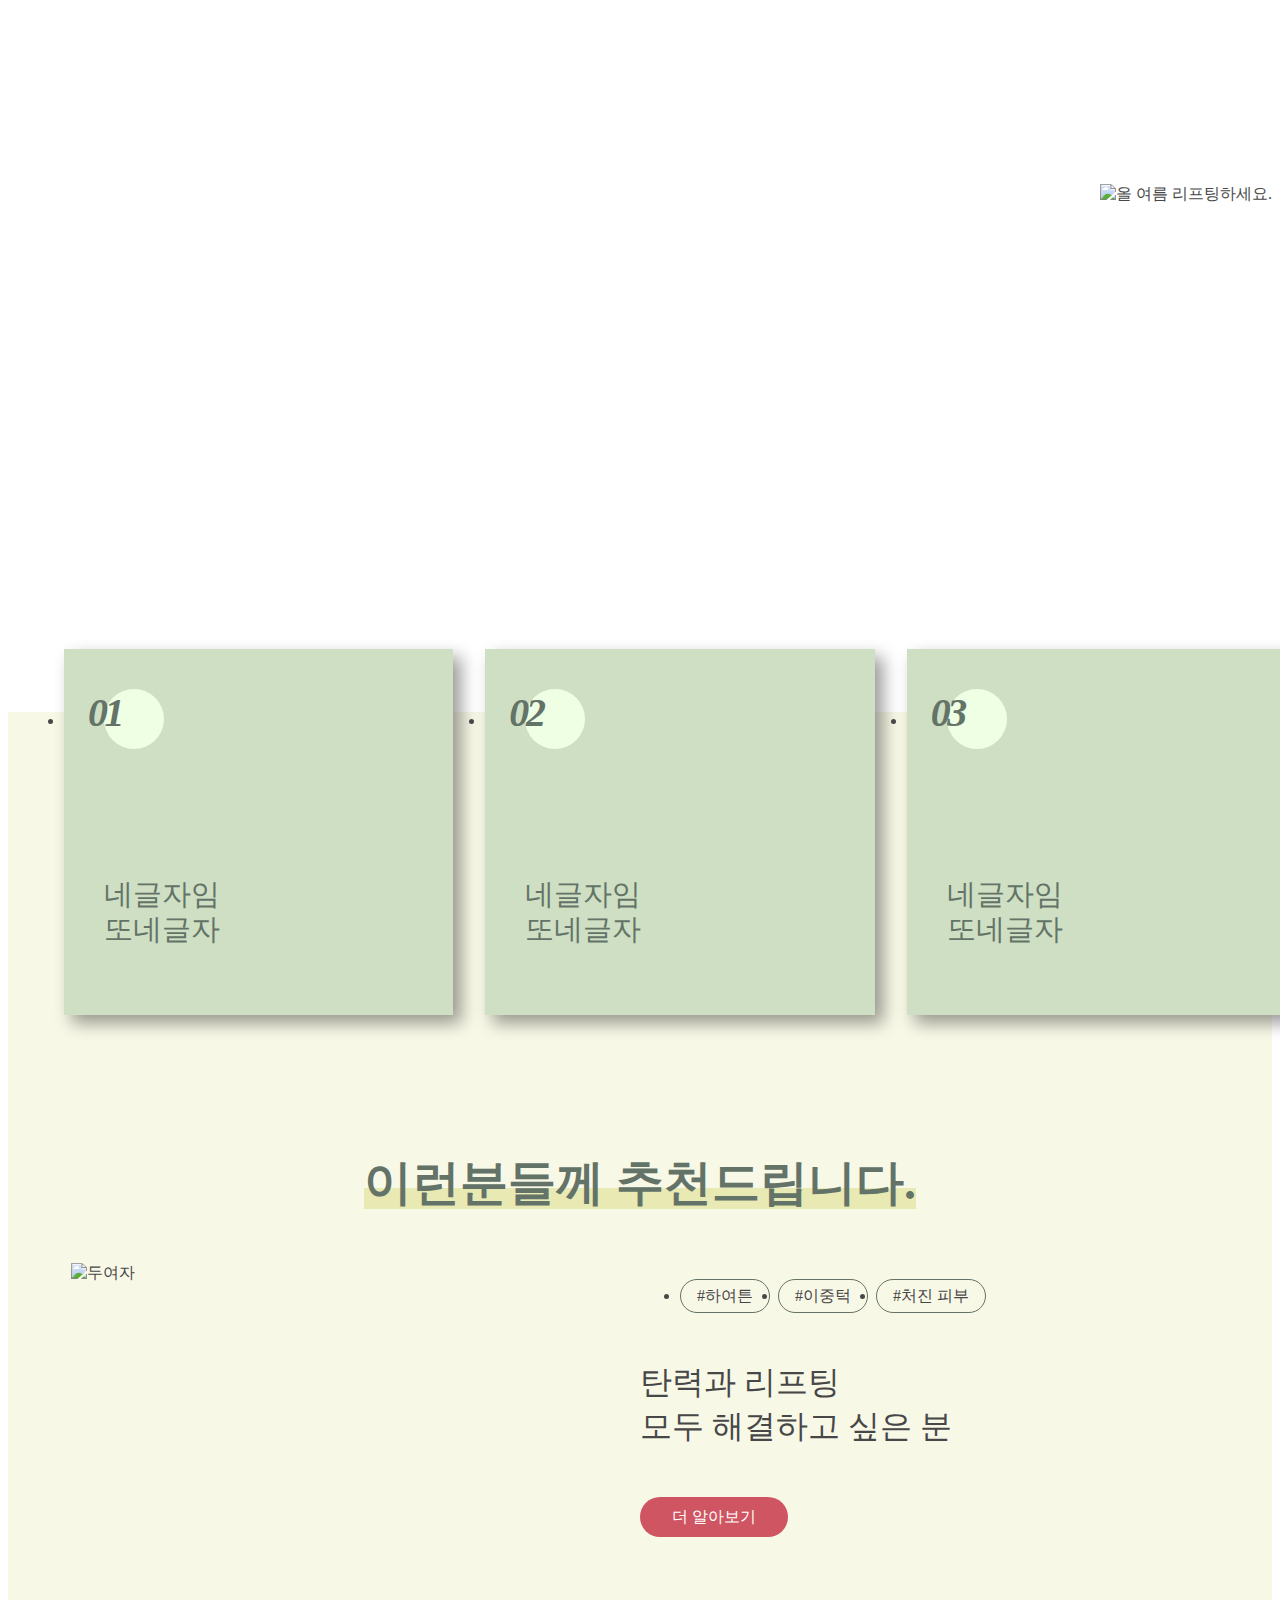
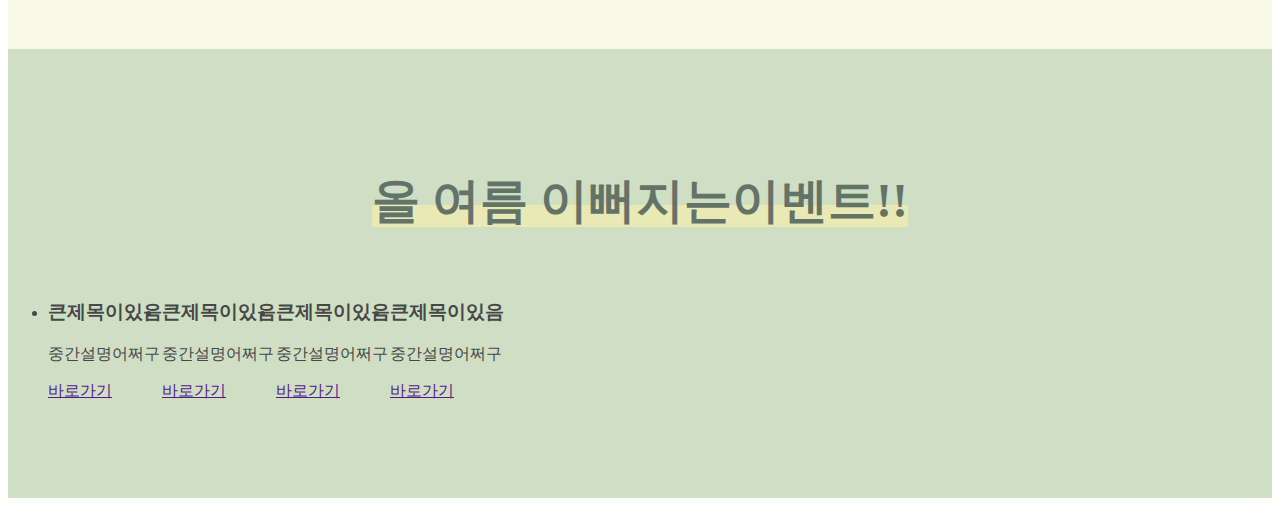
==== index.html @ 430bba8c "세번째 섹션 미완성" ====
<!DOCTYPE html>
<html lang="en">
<head>
    <meta charset="UTF-8">
    <meta name="viewport" content="width=device-width, initial-scale=1.0">
    <title>Document</title>
    <link href="https://cdn.jsdelivr.net/npm/reset-css@5.0.2/reset.min.css" rel="stylesheet">
    <link rel="stylesheet" href="./css/style.css">
</head>
<body>
   <div class="wrap">
        <section id="mainBanner">
            <div class="container">
                <img src="./img/title.png" alt="올 여름 리프팅하세요.">
            </div>            
        </section>
        <section id="introduce">
            <div class="container">                               
                <ul class="description">
                    <li class="face">
                        <p>
                            네글자임<br>
                            또네글자
                        </p>
                    </li>
                    <li class="box1">
                        <p>
                            네글자임<br>
                            또네글자
                        </p>
                    </li>
                    <li class="box2">
                        <p>
                            네글자임<br>
                            또네글자
                        </p>
                    </li>
                </ul>
                <div class="d-flex w-100 flex-wrap" id="md">
                    <h2 class="w-100">
                        <strong>
                            <span>이런분들께 <span>추천</span>드립니다.</span>
                        </strong>
                    </h2>
                    <div class="girls"><img src="./img/twowoman.png" class="w-100" alt="두여자"></div>
                    <div class="explain">
                        <ul class="d-flex">
                            <li>#하여튼</li>
                            <li>#이중턱</li>
                            <li>#처진 피부</li>
                        </ul>
                        <p> <span>탄력</span>과 <span>리프팅</span><br> 
                            모두 해결하고 싶은 분
                        </p>
                        <a href="">더 알아보기</a>
                    </div>
                </div>
            </div>
        </section>
        <section id="thumb">
            <div class="container">
                <h2 class="w-100">
                    <strong>
                        <span>올 여름 <span>이뻐지는</span>이벤트!!</span>
                    </strong>
                </h2>
                <ul class="d-flex flex-wrap w-100">
                    <!-- li.thumb$*4>h3{큰제목이있음}+p{중간설명어쩌구}+a{바로가기} -->
                    <li class="thumb1">
                        <h3>큰제목이있음</h3>
                        <p>중간설명어쩌구</p>
                        <a href="">바로가기</a>
                    </li>
                    <li class="thumb2">
                        <h3>큰제목이있음</h3>
                        <p>중간설명어쩌구</p>
                        <a href="">바로가기</a>
                    </li>
                    <li class="thumb3">
                        <h3>큰제목이있음</h3>
                        <p>중간설명어쩌구</p>
                        <a href="">바로가기</a>
                    </li>
                    <li class="thumb4">
                        <h3>큰제목이있음</h3>
                        <p>중간설명어쩌구</p>
                        <a href="">바로가기</a>
                    </li>
                </ul>
            </div>
        </section>
        <section id="sec4"></section>
   </div> 
</body>
</html>
---- css/style.css ----
@font-face {
    font-family: 'GL';
    font-weight: 300;
    font-style: normal;
    src: url('https://cdn.jsdelivr.net/gh/webfontworld/gmarket/GmarketSansLight.eot');
    src: url('https://cdn.jsdelivr.net/gh/webfontworld/gmarket/GmarketSansLight.eot?#iefix') format('embedded-opentype'),
         url('https://cdn.jsdelivr.net/gh/webfontworld/gmarket/GmarketSansLight.woff2') format('woff2'),
         url('https://cdn.jsdelivr.net/gh/webfontworld/gmarket/GmarketSansLight.woff') format('woff'),
         url('https://cdn.jsdelivr.net/gh/webfontworld/gmarket/GmarketSansLight.ttf') format("truetype");
    font-display: swap;
} 
@font-face {
    font-family: 'GM';
    font-weight: 500;
    font-style: normal;
    src: url('https://cdn.jsdelivr.net/gh/webfontworld/gmarket/GmarketSansMedium.eot');
    src: url('https://cdn.jsdelivr.net/gh/webfontworld/gmarket/GmarketSansMedium.eot?#iefix') format('embedded-opentype'),
         url('https://cdn.jsdelivr.net/gh/webfontworld/gmarket/GmarketSansMedium.woff2') format('woff2'),
         url('https://cdn.jsdelivr.net/gh/webfontworld/gmarket/GmarketSansMedium.woff') format('woff'),
         url('https://cdn.jsdelivr.net/gh/webfontworld/gmarket/GmarketSansMedium.ttf') format("truetype");
    font-display: swap;
} 
@font-face {
    font-family: 'GB';
    font-weight: 700;
    font-style: normal;
    src: url('https://cdn.jsdelivr.net/gh/webfontworld/gmarket/GmarketSansBold.eot');
    src: url('https://cdn.jsdelivr.net/gh/webfontworld/gmarket/GmarketSansBold.eot?#iefix') format('embedded-opentype'),
         url('https://cdn.jsdelivr.net/gh/webfontworld/gmarket/GmarketSansBold.woff2') format('woff2'),
         url('https://cdn.jsdelivr.net/gh/webfontworld/gmarket/GmarketSansBold.woff') format('woff'),
         url('https://cdn.jsdelivr.net/gh/webfontworld/gmarket/GmarketSansBold.ttf') format("truetype");
    font-display: swap;
} 
@import url('https://fonts.googleapis.com/css2?family=Abril+Fatface&display=swap');

:root{
    --colorGreen : #cedfc3;
    --colorDGreen : #647367;
    --colorBg : #f8f8e7;
    --colorGBg : #d6e3ca;
    --colorBtn : #ce5561;
}
body{
    font-family: 'GM';
    color: #474747;
}

.container{
    max-width:1280px;
    margin: 0 auto;
}
.d-flex{ display: flex !important;}
.flex-wrap{ flex-wrap: wrap !important;}
.jcb{ justify-content: space-between !important;}
.jcc{ justify-content: center !important;}
.aic{ align-items: center !important;}
.w-100{ width: 100% !important;}

#mainBanner{
    background: url(../img/bg.jpg) no-repeat ;
    background-size: cover;
    height:55vw; /*반응형처리완료 : 화면너비를 100vw로 계산해서 */
}
#mainBanner img{
    max-height:475px;
    height: 50%;
}

#mainBanner .container{
    display: flex;
    height: 100%;
    flex-direction: column;
    justify-content: center;
    align-items: flex-end;
}

#introduce{
    background-color: var(--colorBg);

}
#introduce .container{

}

.description{
    display:inline-flex;   
    margin-top: -5rem;
    width:100%;
    margin-bottom: 6rem;
}
.description li{
    background-color: var(--colorGreen);
    flex-grow: 1; /* 나머지 영역만큼 맞춰줄께*/
    margin: 0  1rem;
    padding: 1rem;
    background-repeat: no-repeat;
    background-size: auto 50%;
    border:1.5rem solid var(--colorGreen);
    box-shadow: 8px 8px 16px rgba(0,0,0,0.4);
}
.description li p{
    color:var(--colorDGreen);
    margin-top: 8rem;
    font-family: 'GM';
    font-size: 1.8em;
    line-height: 1.2;
}
.description .face{
    background-image: url(../img/face.png); 
    background-position: top right;    
}
.description .box1{
    background-image: url(../img/box2.png); 
    background-position: top right;   
}
.description .box2{
    background-image: url(../img/box3.png); 
    background-position: top right;     
}
.description li:before{
   background-color: #efffe4;
   display: block;
   width:1.5em;
   height:1.5em;
   border-radius: 50%;
   letter-spacing: -0.085em;
   text-indent: -1rem;
   color:var(--colorDGreen);
   font-family: 'Abril Fatface', cursive;
   font-weight: bold;
   font-style: italic;
   font-size: 2.5em; /* em 현재 사이즈에서 계산 */
}
.description .face:before{
    content: "01";
}
.description .box1:before{
    content: "02";
}
.description .box2:before{
    content: "03";
}

#md{
    padding-bottom: 7rem;
}
#md h2, 
#thumb h2{
    font-size: 3rem;
    text-align: center;
    margin-bottom: 3rem;
    color: var(--colorDGreen);
}
#md h2 strong,
#thumb h2 strong{
    position: relative;
}
#md h2 strong > span,
#thumb h2 strong > span{
    position: relative;
}
#md h2 strong:before,
#thumb h2 strong:before{
    content: "";
    position: absolute;
    left:0;
    right:0;
    bottom:0;
    height: 40%;
    background-color: #e9e9b4;
}
#md .explain li{
    border: 1px solid var(--colorDGreen);
    padding:0 1rem;
    line-height: 2;
    border-radius: 2rem;
    margin: 0  0.5rem 0  0;
}
#md .explain p{
    margin: 3rem 0;
    font-size: 2em;
}
#md .explain a{
    display: inline-block; 
    color:white;
    background-color: var(--colorBtn);
    font-size: 1rem;
    line-height: 2.5;
    padding: 0 2rem;
    border-radius: 3rem;
    text-decoration: none;    
}
#md .girls{
    max-width:512px;
    width:40%;
    margin: 0 5%;
}
#thumb{
    background-color: var(--colorGreen);
    padding: 5rem 0;
}
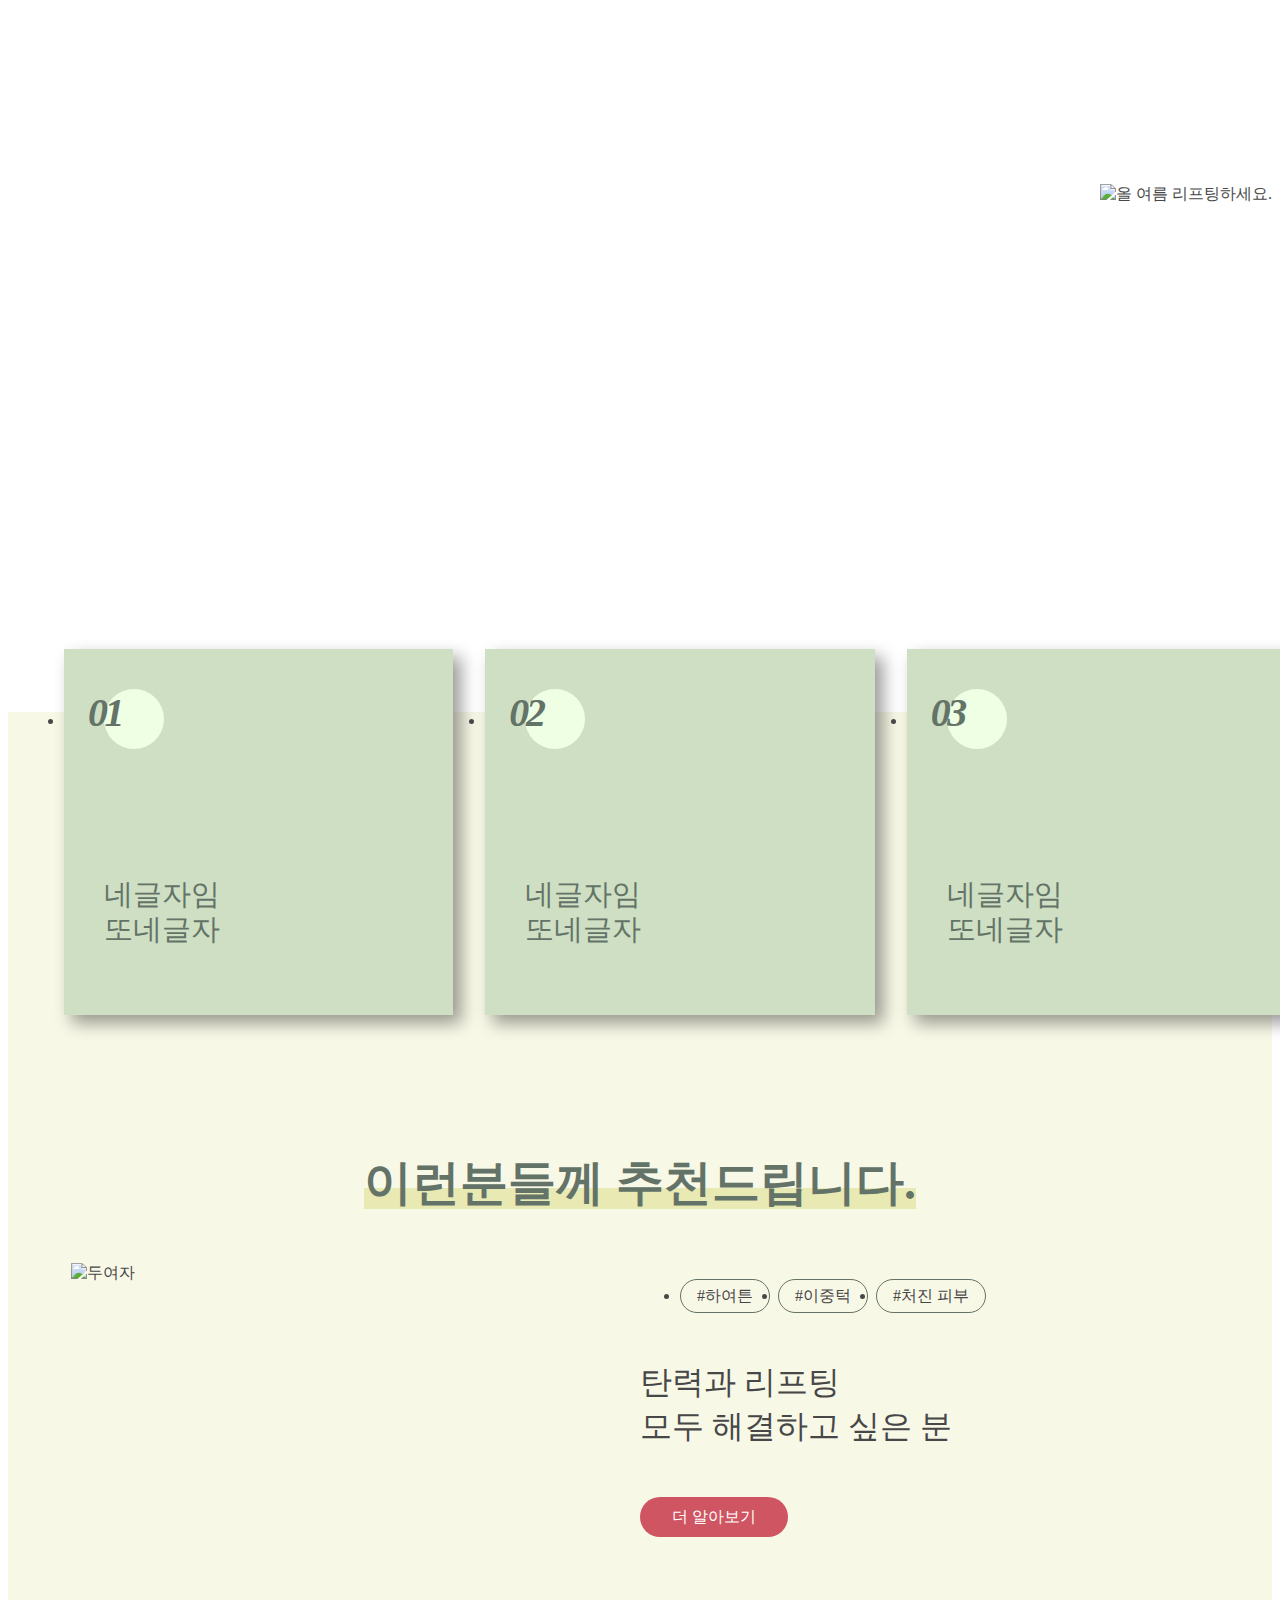
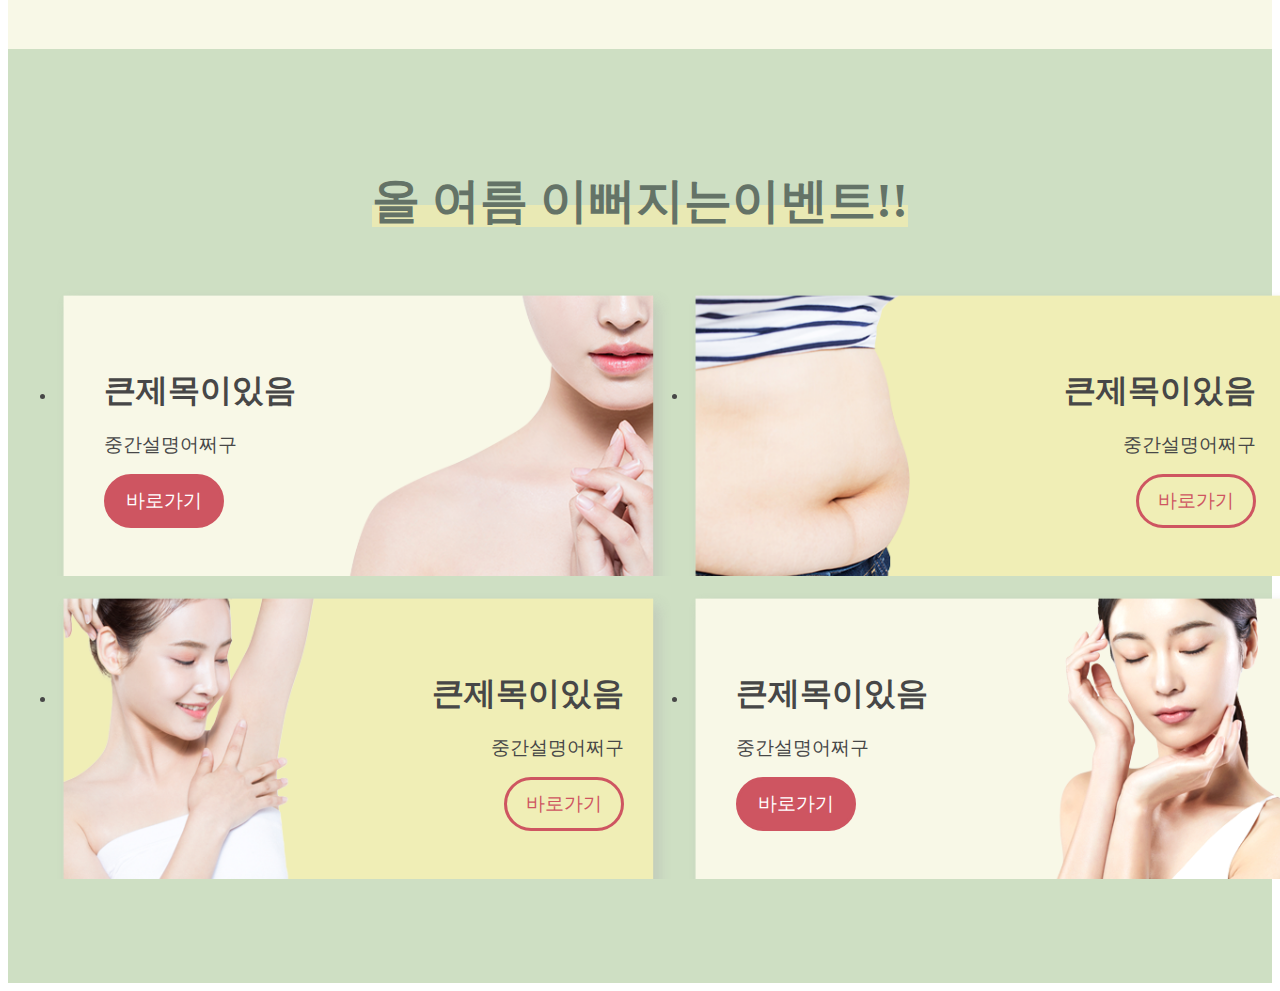
==== commit 247fe2db: "중간 4개배너" ====
--- a/index.html
+++ b/index.html
@@ -69,14 +69,14 @@
                     <li class="thumb1">
                         <h3>큰제목이있음</h3>
                         <p>중간설명어쩌구</p>
-                        <a href="">바로가기</a>
+                        <a href="" class="bg-red text-white">바로가기</a>
                     </li>
-                    <li class="thumb2">
+                    <li class="thumb2 text-right">
                         <h3>큰제목이있음</h3>
                         <p>중간설명어쩌구</p>
                         <a href="">바로가기</a>
                     </li>
-                    <li class="thumb3">
+                    <li class="thumb3 text-right">
                         <h3>큰제목이있음</h3>
                         <p>중간설명어쩌구</p>
                         <a href="">바로가기</a>
@@ -84,7 +84,7 @@
                     <li class="thumb4">
                         <h3>큰제목이있음</h3>
                         <p>중간설명어쩌구</p>
-                        <a href="">바로가기</a>
+                        <a href="" class="bg-red text-white">바로가기</a>
                     </li>
                 </ul>
             </div>
--- a/css/style.css
+++ b/css/style.css
@@ -56,6 +56,12 @@
 .aic{ align-items: center !important;}
 .w-100{ width: 100% !important;}
 
+.text-right{ text-align: right !important;}
+.text-center{ text-align: center !important;}
+
+.text-white{ color: white !important}
+.bg-red{ background-color: var(--colorBtn) !important;}
+
 #mainBanner{
     background: url(../img/bg.jpg) no-repeat ;
     background-size: cover;
@@ -198,4 +204,42 @@
 #thumb{
     background-color: var(--colorGreen);
     padding: 5rem 0;
+}
+#thumb li{
+    width:calc(50% - 1rem);
+    margin:0.5rem  auto;    
+    background-size: cover;
+    padding: 3rem;  
+    box-sizing: border-box;
+}
+.thumb1{
+   background-image: url(../img/thumb1.png);
+}
+.thumb2{
+   background-image: url(../img/thumb2.png);
+}
+.thumb3{
+   background-image: url(../img/thumb3.png); 
+}
+.thumb4{
+   background-image: url(../img/thumb4.png);
+}
+#thumb li h3{
+    font-size: 2rem;
+    font-weight: 700;
+    margin-bottom: 1rem;
+}
+#thumb li p{
+    font-size: 1.2rem;
+    margin-bottom: 1rem;
+}
+#thumb li a{
+    text-decoration: none;
+    font-size: 1.2rem;
+    border-radius: 2rem;
+    border : 3px solid var(--colorBtn);
+    line-height: 2.5;
+    padding:0 1.2rem;
+    display: inline-block;
+    color:var(--colorBtn)
 }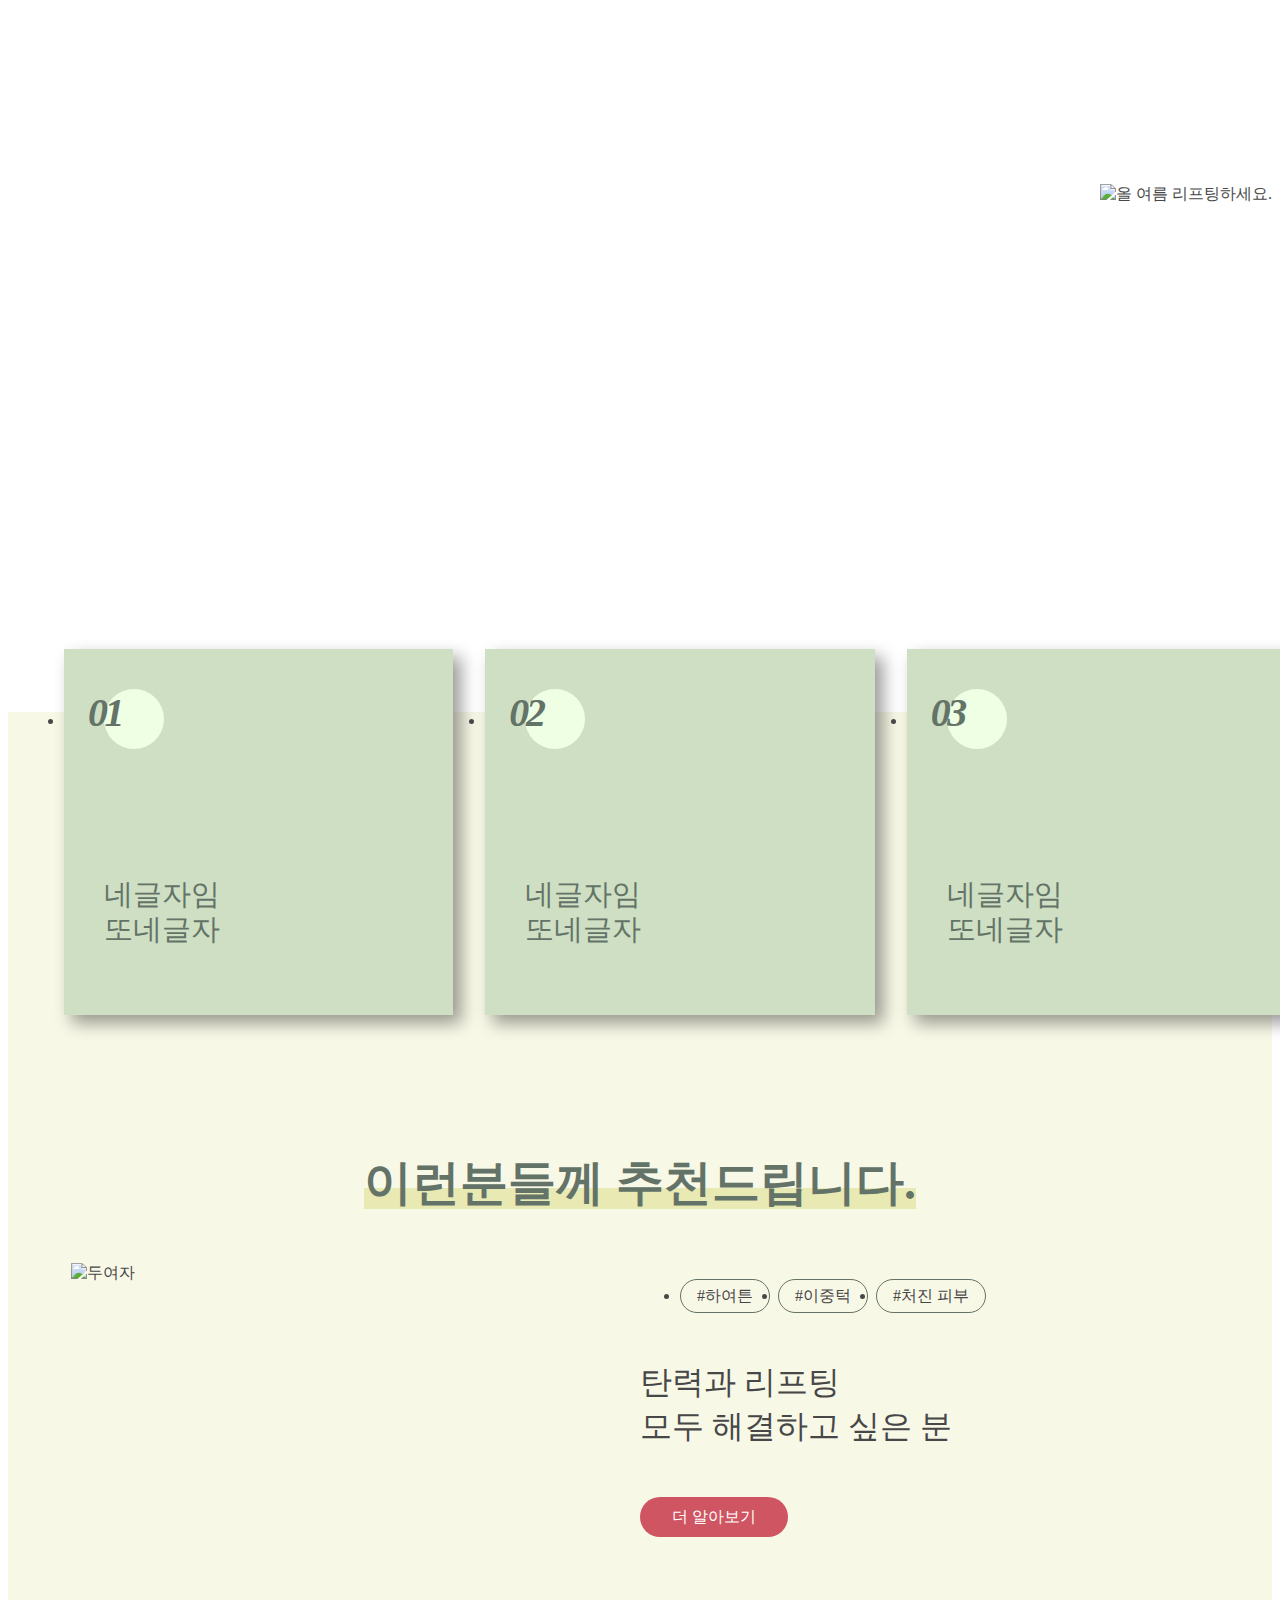
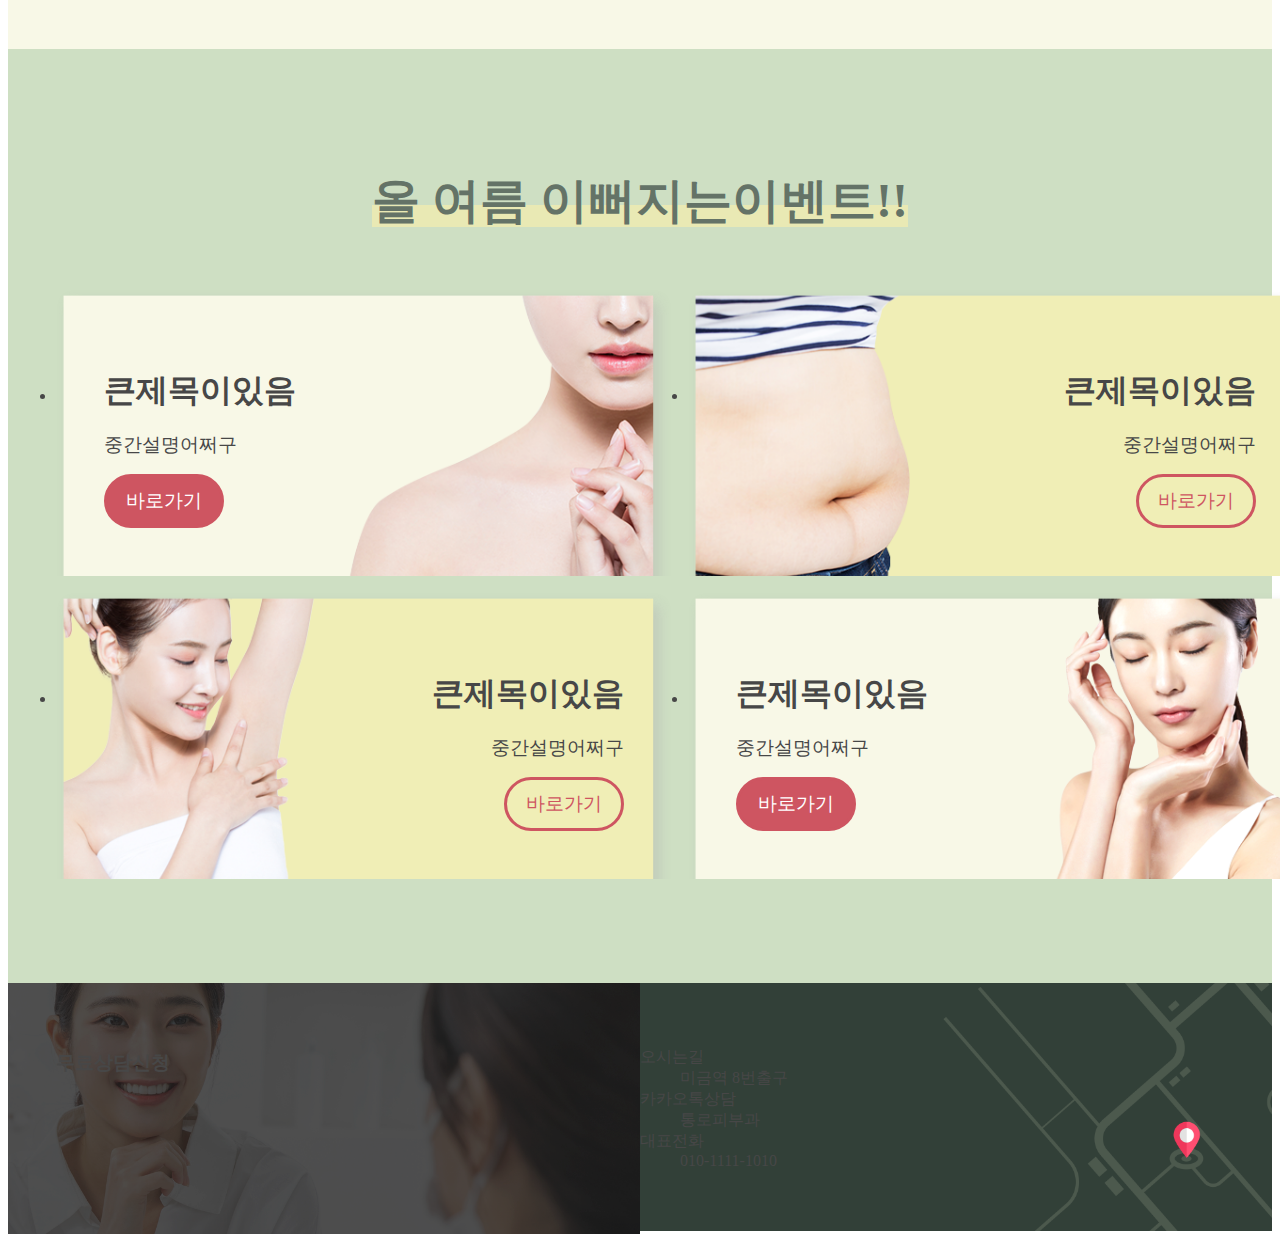
==== commit 86749127: "배경을 가상선택자로 처리" ====
--- a/index.html
+++ b/index.html
@@ -89,7 +89,26 @@
                 </ul>
             </div>
         </section>
-        <section id="sec4"></section>
+        <section id="sec4">
+            <div class="container d-flex">
+                <div id="form" class="w50">
+                    <h3>무료상담신청</h3>
+                    <div>
+                        <form action=""></form>
+                    </div>
+                </div>
+                <div id="way" class="w50">
+                    <dl>
+                        <dt>오시는길</dt>
+                        <dd>미금역 8번출구</dd>
+                        <dt>카카오톡상담</dt>
+                        <dd>통로피부과</dd>
+                        <dt>대표전화</dt>
+                        <dd>010-1111-1010</dd>
+                    </dl>
+                </div>
+            </div>
+        </section>
    </div> 
 </body>
 </html>--- a/css/style.css
+++ b/css/style.css
@@ -55,6 +55,7 @@
 .jcc{ justify-content: center !important;}
 .aic{ align-items: center !important;}
 .w-100{ width: 100% !important;}
+.w50{ width: 50% !important;}
 
 .text-right{ text-align: right !important;}
 .text-center{ text-align: center !important;}
@@ -242,4 +243,39 @@
     padding:0 1.2rem;
     display: inline-block;
     color:var(--colorBtn)
+}
+
+#sec4{
+  position: relative;
+  padding: 3rem;
+}
+#sec4 .container{
+    position: relative;
+    z-index: 10;
+}
+#sec4:before, #sec4:after{
+   content: "";
+   position: absolute;
+   width:50%;
+   height: 100%;
+   top:0;
+}
+#sec4:before{
+    right:0;
+    background: url(../img/map.png) no-repeat right top;
+    background-size: 100%;
+}
+#sec4:after{
+   left:0;
+   background: url(../img/form.png) no-repeat center;
+   background-size: 100%;
+}
+#way dt{
+
+}
+#way dd{
+
+}
+#way dd:not(:last-child){
+
 }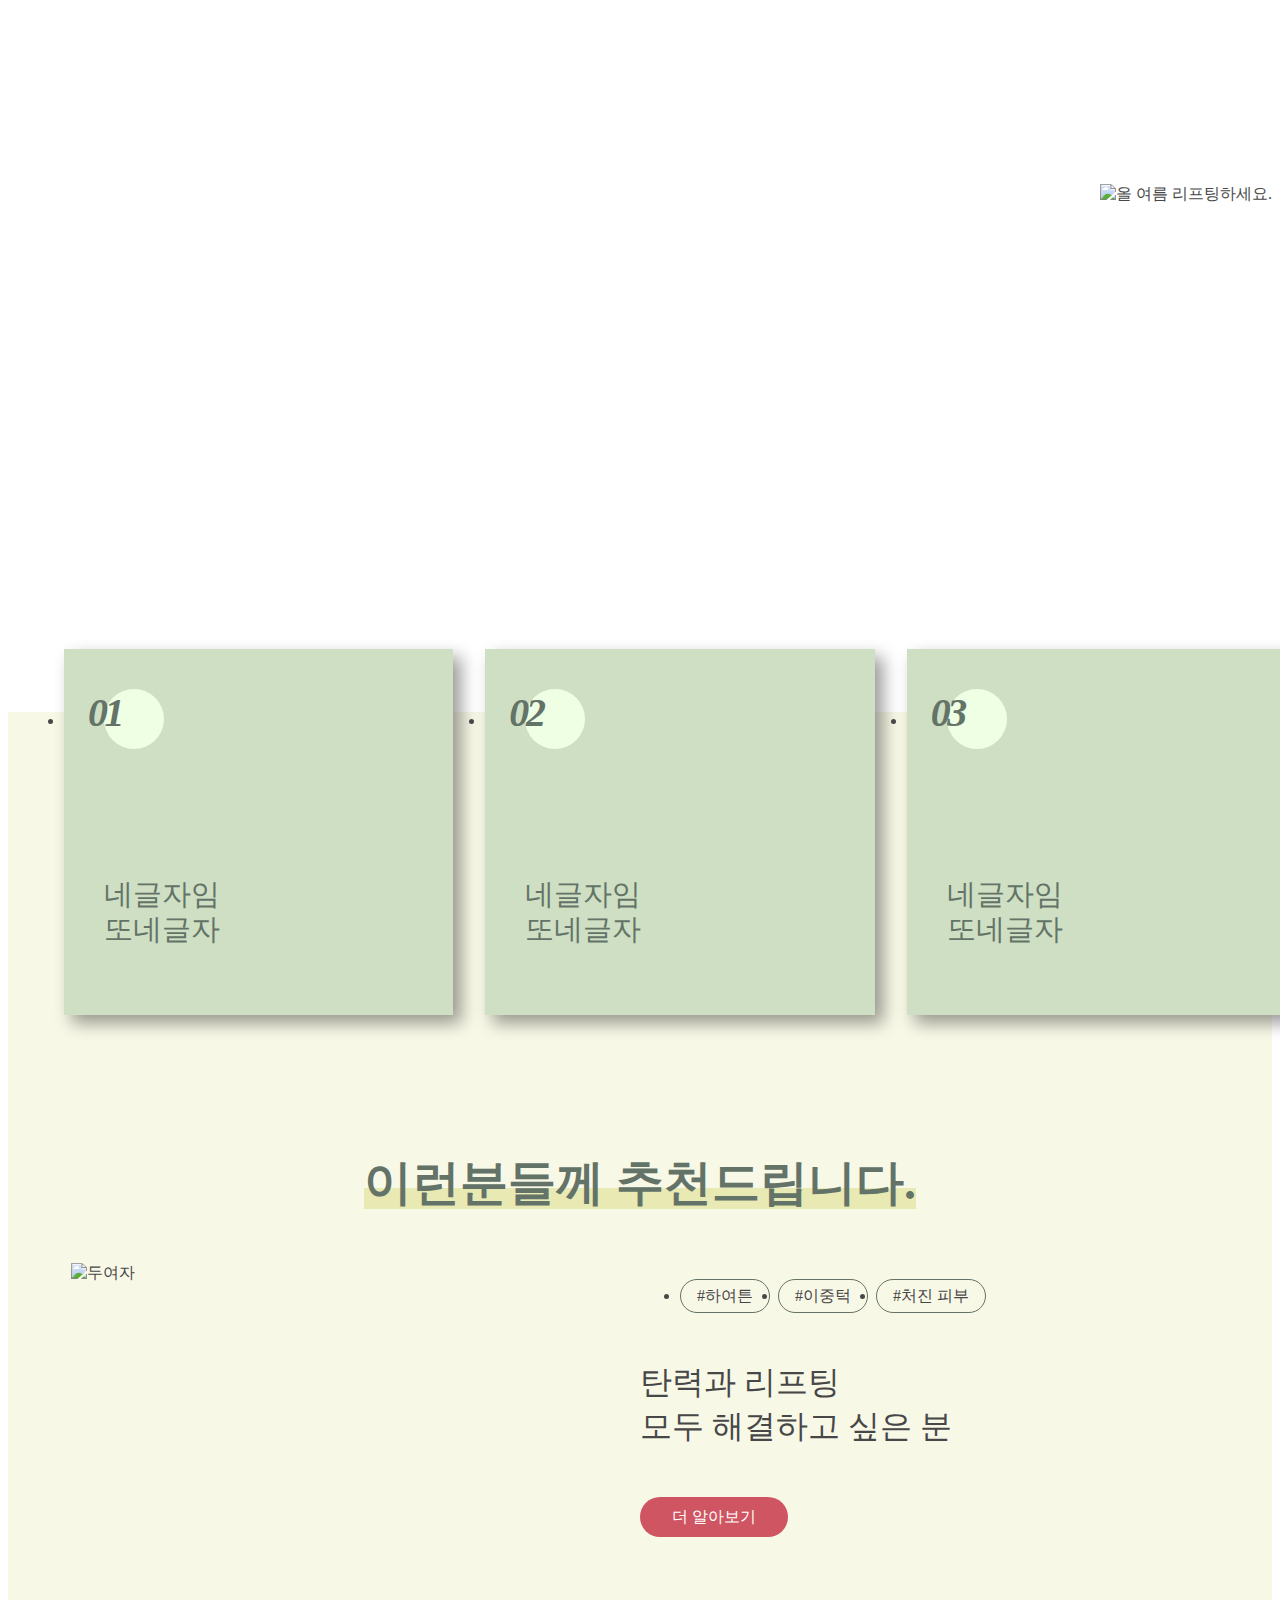
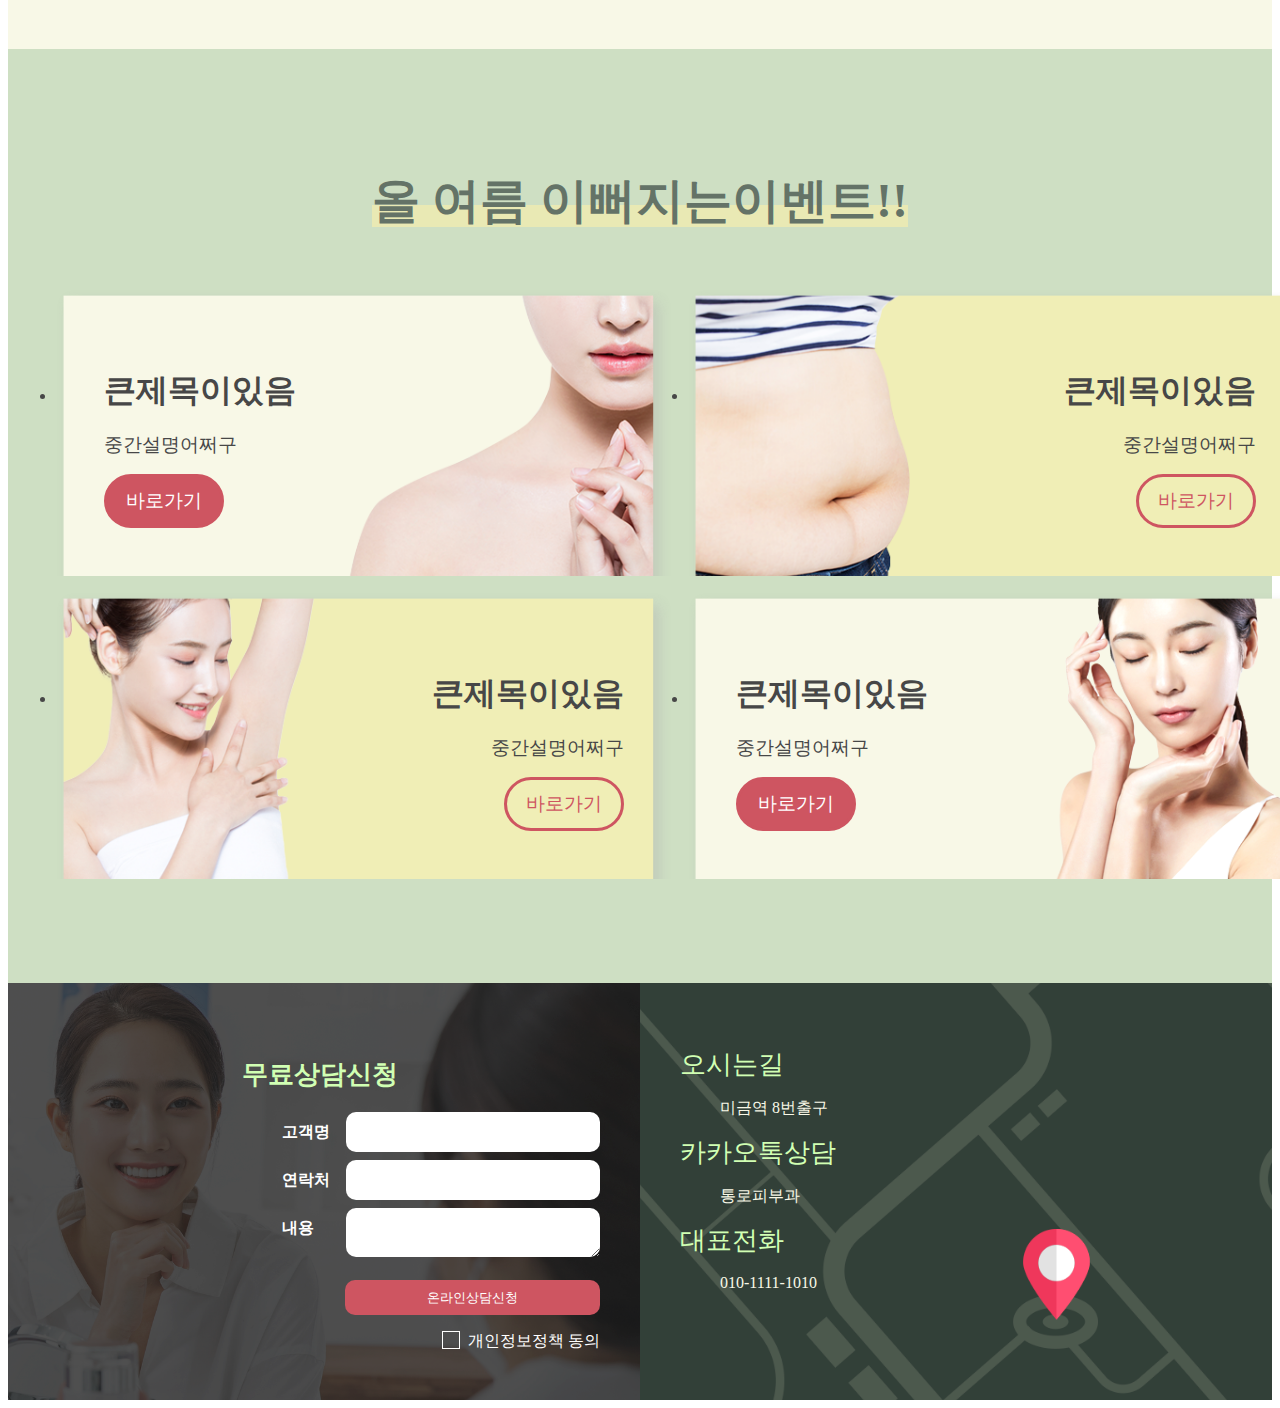
==== commit 4ec658c8: "마침" ====
--- a/index.html
+++ b/index.html
@@ -91,19 +91,41 @@
         </section>
         <section id="sec4">
             <div class="container d-flex">
-                <div id="form" class="w50">
-                    <h3>무료상담신청</h3>
+                <div id="form" class="w50">                    
                     <div>
-                        <form action=""></form>
+                        <h3 class="text-green">무료상담신청</h3>
+                        <form action="">
+                            <ul class="formdiv">
+                                <li class="d-flex w-100 jcb">
+                                    <strong class="text-white">고객명</strong>  
+                                    <input type="text" class="bg-white rounded border-0"> 
+                                </li>
+                                <li class="d-flex w-100 jcb">
+                                    <strong class="text-white">연락처</strong>  
+                                    <input type="text" class="bg-white rounded border-0"> 
+                                </li>
+                                <li class="d-flex w-100 jcb">
+                                    <strong class="text-white">내용</strong>  
+                                    <textarea rows="3" class="bg-white rounded border-0"></textarea> 
+                                </li>
+                            </ul>
+                            <div class="ofh">
+                                <button type="submit" class="rounded text-white bg-red border-0">온라인상담신청</button>
+                            </div>                            
+                            <div class="agree text-right text-white">
+                                <input type="checkbox" name="" id="chk">
+                                <label for="chk">개인정보정책 동의</label>
+                            </div>
+                        </form>
                     </div>
                 </div>
                 <div id="way" class="w50">
-                    <dl>
-                        <dt>오시는길</dt>
+                    <dl class="text-gray">
+                        <dt class="text-green">오시는길</dt>
                         <dd>미금역 8번출구</dd>
-                        <dt>카카오톡상담</dt>
+                        <dt class="text-green">카카오톡상담</dt>
                         <dd>통로피부과</dd>
-                        <dt>대표전화</dt>
+                        <dt class="text-green">대표전화</dt>
                         <dd>010-1111-1010</dd>
                     </dl>
                 </div>
--- a/css/style.css
+++ b/css/style.css
@@ -62,6 +62,17 @@
 
 .text-white{ color: white !important}
 .bg-red{ background-color: var(--colorBtn) !important;}
+.bg-white{ background-color: white !important;}
+.rounded{ border-radius: 10px;}
+.text-green{
+    color:#d1ffb3 !important;
+}
+.text-gray{
+    color:var(--colorBg) !important;
+}
+.border-0{
+    border: 0 !important;
+}
 
 #mainBanner{
     background: url(../img/bg.jpg) no-repeat ;
@@ -262,20 +273,70 @@
 }
 #sec4:before{
     right:0;
-    background: url(../img/map.png) no-repeat right top;
-    background-size: 100%;
+    background: url(../img/map.png) no-repeat right center #324038;
+    background-size: auto 150%;
 }
 #sec4:after{
    left:0;
    background: url(../img/form.png) no-repeat center;
    background-size: 100%;
 }
+#sec4 .text-green{
+    font-size: 1.6em;
+    margin-bottom: 1rem;
+}
+#way{
+    padding-left: 5rem;
+}
 #way dt{
 
 }
 #way dd{
-
+   
 }
 #way dd:not(:last-child){
-
+    margin-bottom: 1rem;
+}
+#form {
+    display: flex;
+    justify-content: end;
+}
+#form > div{
+    /* max-width:400px; */
+}
+#form li{
+    line-height: 2.5;
+    padding: 0.25em 0;
+}
+#form li strong + *{
+    min-width:250px;    
+    margin-left: 1rem;
+}
+#form  button{
+    min-width:255px;
+    line-height: 2.5; 
+    float: right;
+    margin-top: 0.25em;
+}
+.ofh{
+    overflow: hidden;
+}
+.agree{
+    margin-top: 1rem;
+}
+
+.agree input{
+    display: none;
+}
+.agree label:before{
+    content: "V";
+    color:transparent;
+    display: inline-block;
+    width:1rem; height: 1rem;
+    border:1px solid white;
+    margin-right: 0.5rem;
+}
+.agree input:checked +  label:before{
+    content: "V";
+    color:white
 }